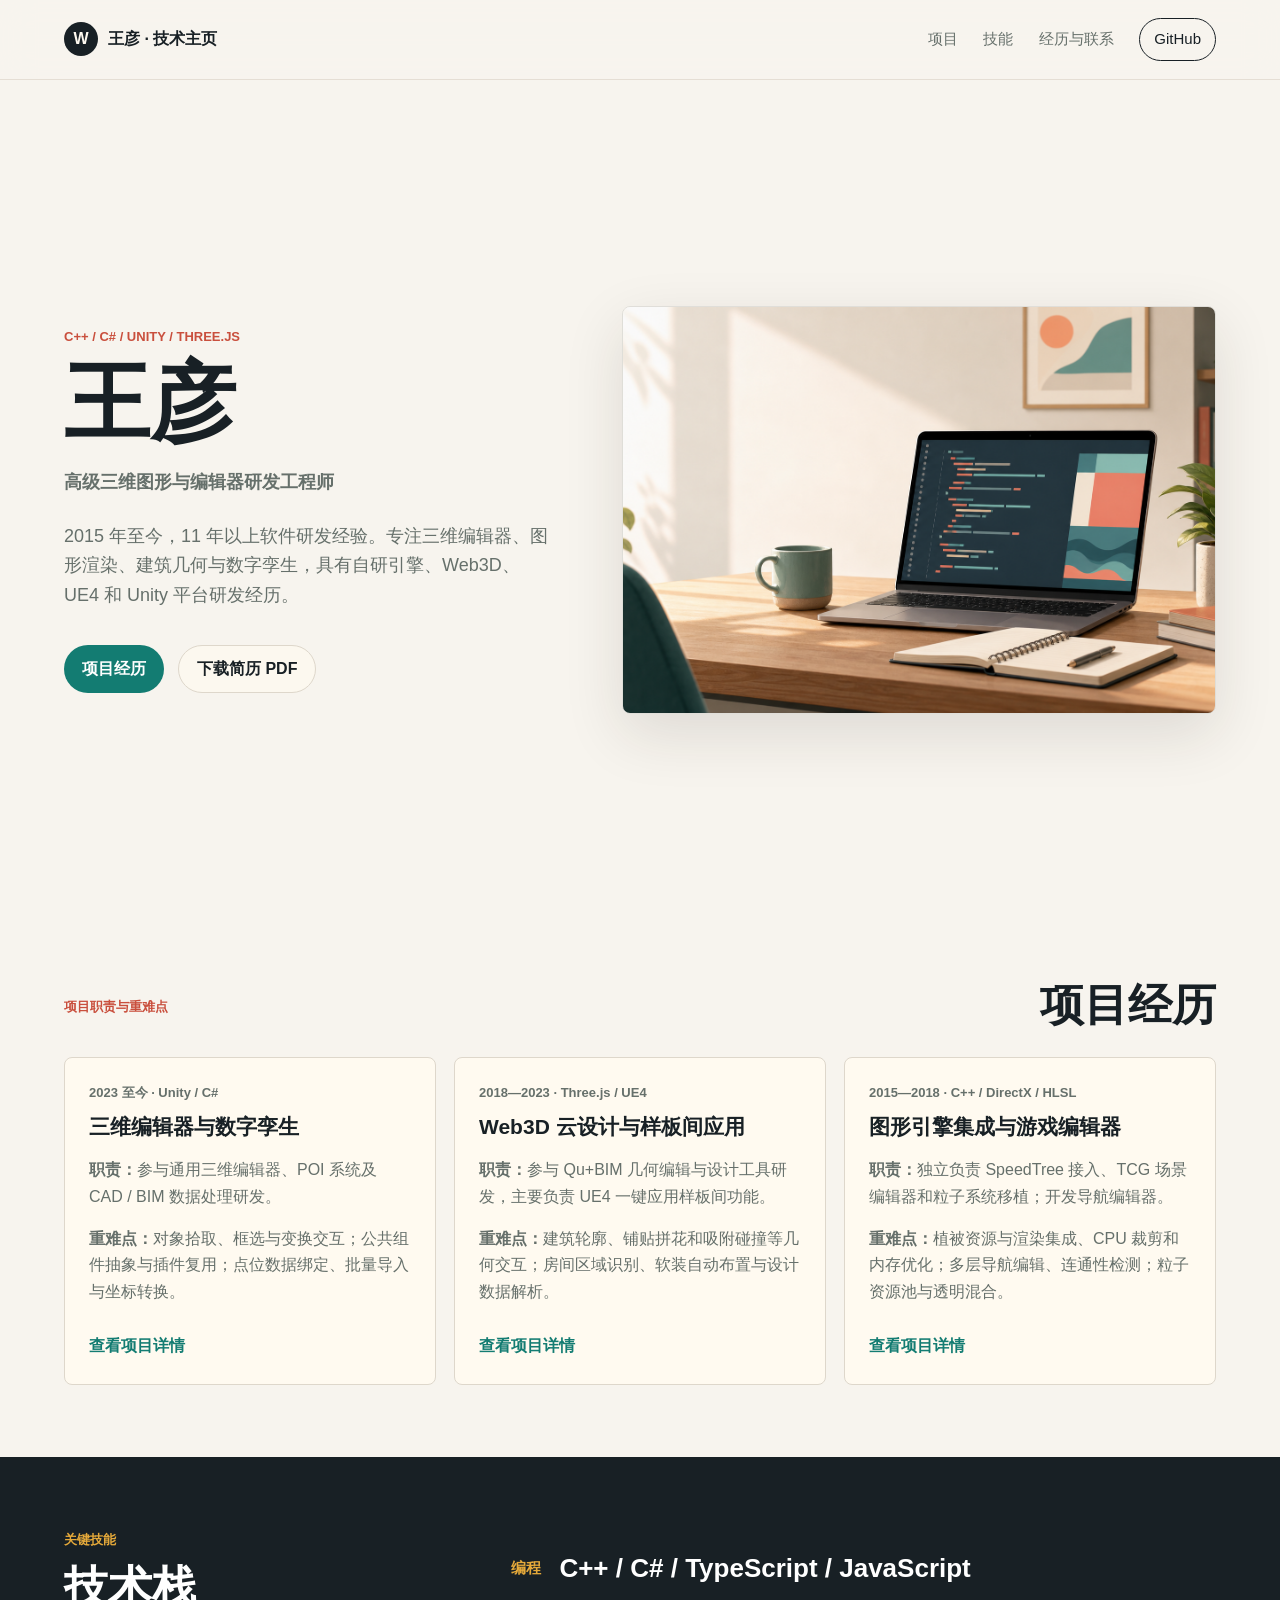
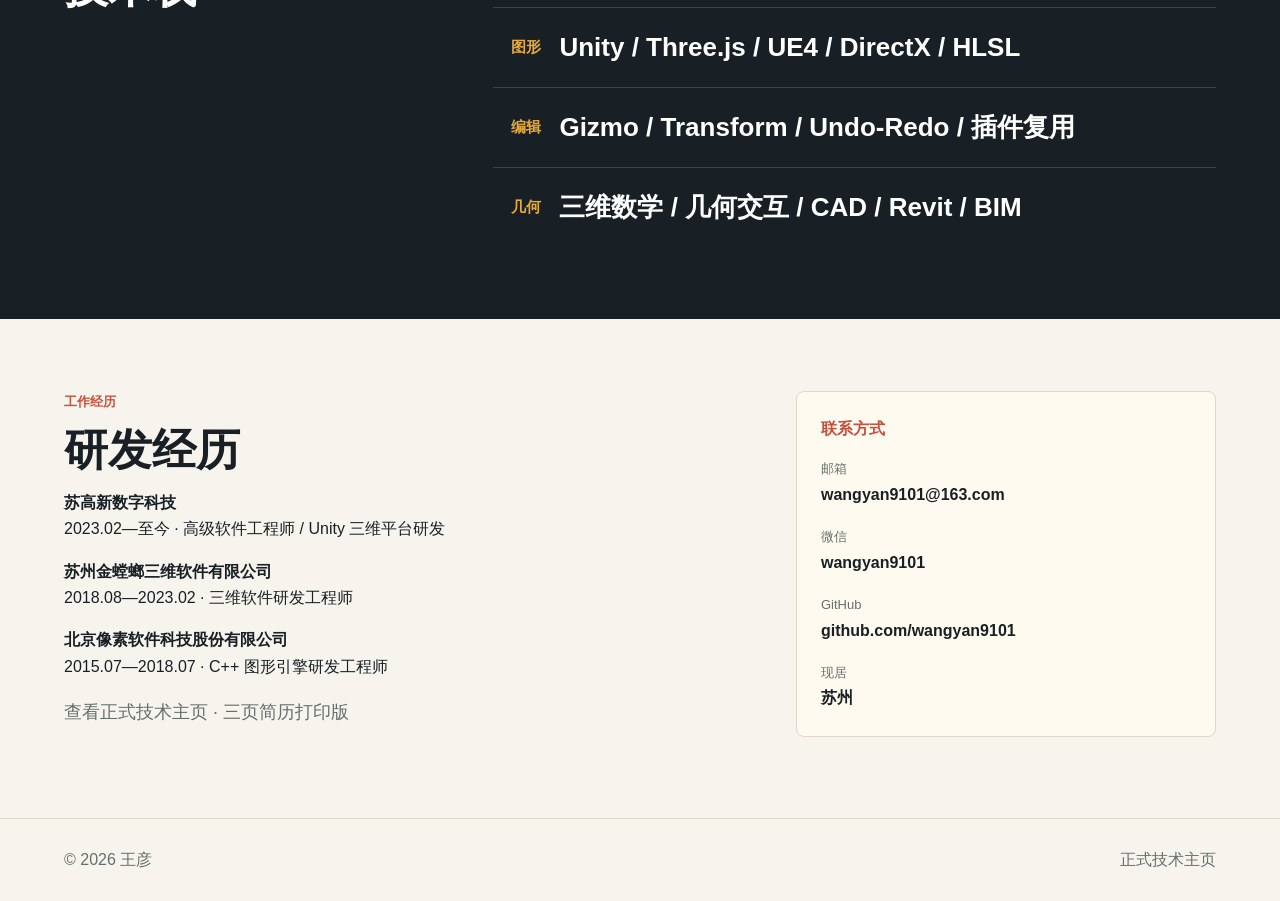
==== legacy/index.html @ 79058bcf "Update personal homepage and resume" ====
<!doctype html>
<html lang="zh-CN">
  <head>
    <meta charset="utf-8">
    <meta name="viewport" content="width=device-width, initial-scale=1">
    <title>王彦 | 三维图形与编辑器研发</title>
    <meta name="description" content="王彦，11 年以上三维软件研发经验。Unity 三维编辑器、数字孪生、Web3D 几何编辑与自研引擎图形研发。">
    <link rel="stylesheet" href="styles.css">
  </head>
  <body>
    <header class="site-header">
      <a class="brand" href="#top" aria-label="返回顶部">
        <span class="brand-mark">W</span>
        <span>王彦 · 技术主页</span>
      </a>
      <nav class="nav" aria-label="主导航">
        <a href="#projects">项目</a>
        <a href="#skills">技能</a>
        <a href="#about">经历与联系</a>
        <a class="nav-cta" href="https://github.com/wangyan9101" target="_blank" rel="noopener noreferrer">GitHub</a>
      </nav>
    </header>

    <main id="top">
      <section class="hero">
        <div class="hero-copy">
          <p class="eyebrow">C++ / C# / Unity / Three.js</p>
          <h1>王彦</h1>
          <p class="hero-text"><strong>高级三维图形与编辑器研发工程师</strong></p>
          <p class="hero-text">2015 年至今，11 年以上软件研发经验。专注三维编辑器、图形渲染、建筑几何与数字孪生，具有自研引擎、Web3D、UE4 和 Unity 平台研发经历。</p>
          <div class="hero-actions">
            <a class="button primary" href="#projects">项目经历</a>
            <a class="button secondary" href="../resume-v2/wangyan-resume.pdf" download>下载简历 PDF</a>
          </div>
        </div>
        <div class="hero-media" aria-label="代码写作工作台插画">
          <img src="../assets/hero-blog.png" alt="代码写作工作台插画">
        </div>
      </section>

      <section class="section" id="projects" aria-labelledby="projects-title">
        <div class="section-heading">
          <p class="eyebrow">项目职责与重难点</p>
          <h2 id="projects-title">项目经历</h2>
        </div>
        <div class="post-grid">
          <article class="post-card">
            <p class="post-meta">2023 至今 · Unity / C#</p>
            <h3>三维编辑器与数字孪生</h3>
            <p><strong>职责：</strong>参与通用三维编辑器、POI 系统及 CAD / BIM 数据处理研发。</p>
            <p><strong>重难点：</strong>对象拾取、框选与变换交互；公共组件抽象与插件复用；点位数据绑定、批量导入与坐标转换。</p>
            <a href="../resume-v2/#projects">查看项目详情</a>
          </article>
          <article class="post-card">
            <p class="post-meta">2018—2023 · Three.js / UE4</p>
            <h3>Web3D 云设计与样板间应用</h3>
            <p><strong>职责：</strong>参与 Qu+BIM 几何编辑与设计工具研发，主要负责 UE4 一键应用样板间功能。</p>
            <p><strong>重难点：</strong>建筑轮廓、铺贴拼花和吸附碰撞等几何交互；房间区域识别、软装自动布置与设计数据解析。</p>
            <a href="../resume-v2/#projects">查看项目详情</a>
          </article>
          <article class="post-card">
            <p class="post-meta">2015—2018 · C++ / DirectX / HLSL</p>
            <h3>图形引擎集成与游戏编辑器</h3>
            <p><strong>职责：</strong>独立负责 SpeedTree 接入、TCG 场景编辑器和粒子系统移植；开发导航编辑器。</p>
            <p><strong>重难点：</strong>植被资源与渲染集成、CPU 裁剪和内存优化；多层导航编辑、连通性检测；粒子资源池与透明混合。</p>
            <a href="../resume-v2/#projects">查看项目详情</a>
          </article>
        </div>
      </section>

      <section class="topics" id="skills" aria-labelledby="skills-title">
        <div>
          <p class="eyebrow">关键技能</p>
          <h2 id="skills-title">技术栈</h2>
        </div>
        <ul class="topic-list">
          <li><span>编程</span>C++ / C# / TypeScript / JavaScript</li>
          <li><span>图形</span>Unity / Three.js / UE4 / DirectX / HLSL</li>
          <li><span>编辑</span>Gizmo / Transform / Undo-Redo / 插件复用</li>
          <li><span>几何</span>三维数学 / 几何交互 / CAD / Revit / BIM</li>
        </ul>
      </section>

      <section class="about" id="about" aria-labelledby="about-title">
        <div class="about-copy">
          <p class="eyebrow">工作经历</p>
          <h2 id="about-title">研发经历</h2>
          <p><strong>苏高新数字科技</strong><br>2023.02—至今 · 高级软件工程师 / Unity 三维平台研发</p>
          <p><strong>苏州金螳螂三维软件有限公司</strong><br>2018.08—2023.02 · 三维软件研发工程师</p>
          <p><strong>北京像素软件科技股份有限公司</strong><br>2015.07—2018.07 · C++ 图形引擎研发工程师</p>
          <p><a href="../">查看正式技术主页</a> · <a href="../resume-v2/print.html">三页简历打印版</a></p>
        </div>
        <div class="profile-panel">
          <p class="profile-label">联系方式</p>
          <dl>
            <div><dt>邮箱</dt><dd><a href="mailto:wangyan9101@163.com">wangyan9101@163.com</a></dd></div>
            <div><dt>微信</dt><dd>wangyan9101</dd></div>
            <div><dt>GitHub</dt><dd><a href="https://github.com/wangyan9101" target="_blank" rel="noopener noreferrer">github.com/wangyan9101</a></dd></div>
            <div><dt>现居</dt><dd>苏州</dd></div>
          </dl>
        </div>
      </section>
    </main>
    <footer class="site-footer">
      <span>© 2026 王彦</span>
      <a href="../">正式技术主页</a>
    </footer>
  </body>
</html>
---- legacy/styles.css ----
:root {
  --bg: #f7f4ee;
  --ink: #182025;
  --muted: #66706b;
  --line: #ded7cb;
  --paper: #fffaf0;
  --green: #137c72;
  --coral: #c94f3d;
  --yellow: #e5a93a;
  --shadow: 0 20px 60px rgba(42, 36, 28, 0.12);
}

* {
  box-sizing: border-box;
}

html {
  scroll-behavior: smooth;
}

body {
  margin: 0;
  background: var(--bg);
  color: var(--ink);
  font-family:
    Inter, "PingFang SC", "Microsoft YaHei", "Noto Sans CJK SC", Arial,
    sans-serif;
  line-height: 1.65;
}

a {
  color: inherit;
  text-decoration: none;
}

.site-header {
  position: sticky;
  top: 0;
  z-index: 10;
  display: flex;
  align-items: center;
  justify-content: space-between;
  gap: 24px;
  padding: 18px clamp(20px, 5vw, 72px);
  border-bottom: 1px solid rgba(222, 215, 203, 0.76);
  background: rgba(247, 244, 238, 0.88);
  backdrop-filter: blur(16px);
}

.brand {
  display: inline-flex;
  align-items: center;
  gap: 10px;
  font-weight: 800;
}

.brand-mark {
  display: grid;
  width: 34px;
  height: 34px;
  place-items: center;
  border-radius: 50%;
  background: var(--ink);
  color: var(--paper);
}

.nav {
  display: flex;
  align-items: center;
  gap: clamp(12px, 2vw, 28px);
  color: var(--muted);
  font-size: 15px;
}

.nav a:hover {
  color: var(--ink);
}

.nav-cta {
  padding: 8px 14px;
  border: 1px solid var(--ink);
  border-radius: 999px;
  color: var(--ink);
}

.hero {
  display: grid;
  grid-template-columns: minmax(0, 0.9fr) minmax(320px, 1.1fr);
  align-items: center;
  gap: clamp(28px, 6vw, 72px);
  min-height: calc(100vh - 72px);
  padding: clamp(36px, 7vw, 88px) clamp(20px, 5vw, 72px) 56px;
}

.hero-copy {
  max-width: 650px;
}

.eyebrow {
  margin: 0 0 12px;
  color: var(--coral);
  font-size: 13px;
  font-weight: 800;
  letter-spacing: 0;
  text-transform: uppercase;
}

h1,
h2,
h3,
p {
  overflow-wrap: anywhere;
}

h1 {
  margin: 0;
  max-width: 11ch;
  font-size: clamp(44px, 7vw, 86px);
  line-height: 0.98;
  letter-spacing: 0;
}

h2 {
  margin: 0;
  font-size: clamp(28px, 4vw, 44px);
  line-height: 1.12;
  letter-spacing: 0;
}

h3 {
  margin: 10px 0 10px;
  font-size: 21px;
  line-height: 1.32;
  letter-spacing: 0;
}

.hero-text {
  max-width: 560px;
  margin: 24px 0 0;
  color: var(--muted);
  font-size: 18px;
}

.hero-actions {
  display: flex;
  flex-wrap: wrap;
  gap: 14px;
  margin-top: 34px;
}

.button {
  display: inline-flex;
  min-height: 46px;
  align-items: center;
  justify-content: center;
  padding: 10px 18px;
  border-radius: 999px;
  font-weight: 800;
}

.button.primary {
  background: var(--green);
  color: white;
}

.button.secondary {
  border: 1px solid var(--line);
  background: rgba(255, 250, 240, 0.64);
}

.hero-media {
  position: relative;
  min-height: 360px;
}

.hero-media img {
  display: block;
  width: 100%;
  aspect-ratio: 16 / 11;
  object-fit: cover;
  border: 1px solid rgba(24, 32, 37, 0.1);
  border-radius: 8px;
  box-shadow: var(--shadow);
}

.section,
.topics,
.about {
  padding: 72px clamp(20px, 5vw, 72px);
}

.section-heading {
  display: flex;
  align-items: end;
  justify-content: space-between;
  gap: 24px;
  margin-bottom: 28px;
}

.post-grid {
  display: grid;
  grid-template-columns: repeat(3, minmax(0, 1fr));
  gap: 18px;
}

.post-card {
  min-height: 250px;
  padding: 24px;
  border: 1px solid var(--line);
  border-radius: 8px;
  background: var(--paper);
}

.post-card p {
  color: var(--muted);
}

.post-card a {
  display: inline-flex;
  margin-top: 12px;
  color: var(--green);
  font-weight: 800;
}

.post-meta {
  margin: 0;
  color: var(--coral);
  font-size: 13px;
  font-weight: 800;
}

.topics {
  display: grid;
  grid-template-columns: minmax(220px, 0.55fr) minmax(0, 1fr);
  gap: 32px;
  background: #182025;
  color: white;
}

.topics .eyebrow {
  color: var(--yellow);
}

.topic-list {
  display: grid;
  gap: 1px;
  margin: 0;
  padding: 0;
  list-style: none;
  background: rgba(255, 255, 255, 0.16);
}

.topic-list li {
  display: flex;
  align-items: center;
  gap: 18px;
  min-height: 72px;
  padding: 18px;
  background: #182025;
  font-size: clamp(18px, 2.4vw, 26px);
  font-weight: 800;
}

.topic-list span {
  color: var(--yellow);
  font-size: 15px;
}

.about {
  display: grid;
  grid-template-columns: minmax(0, 1fr) minmax(280px, 420px);
  gap: 40px;
  align-items: start;
}

.about-copy p:last-child {
  max-width: 720px;
  color: var(--muted);
  font-size: 18px;
}

.profile-panel {
  padding: 24px;
  border: 1px solid var(--line);
  border-radius: 8px;
  background: var(--paper);
}

.profile-label {
  margin: 0 0 16px;
  color: var(--coral);
  font-weight: 800;
}

dl {
  display: grid;
  gap: 18px;
  margin: 0;
}

dt {
  color: var(--muted);
  font-size: 13px;
}

dd {
  margin: 2px 0 0;
  font-weight: 800;
  overflow-wrap: anywhere;
}

.site-footer {
  display: flex;
  justify-content: space-between;
  gap: 20px;
  padding: 28px clamp(20px, 5vw, 72px);
  border-top: 1px solid var(--line);
  color: var(--muted);
}

@media (max-width: 900px) {
  .site-header {
    align-items: flex-start;
    flex-direction: column;
  }

  .nav {
    width: 100%;
    overflow-x: auto;
    padding-bottom: 2px;
  }

  .hero,
  .topics,
  .about {
    grid-template-columns: 1fr;
  }

  .hero {
    min-height: auto;
  }

  h1 {
    max-width: 12ch;
  }

  .post-grid {
    grid-template-columns: 1fr;
  }
}

@media (max-width: 560px) {
  .hero-media {
    min-height: 220px;
  }

  .hero-media img {
    aspect-ratio: 4 / 3;
  }

  .section-heading,
  .site-footer {
    align-items: flex-start;
    flex-direction: column;
  }

  .topic-list li {
    align-items: flex-start;
    flex-direction: column;
    gap: 8px;
  }
}
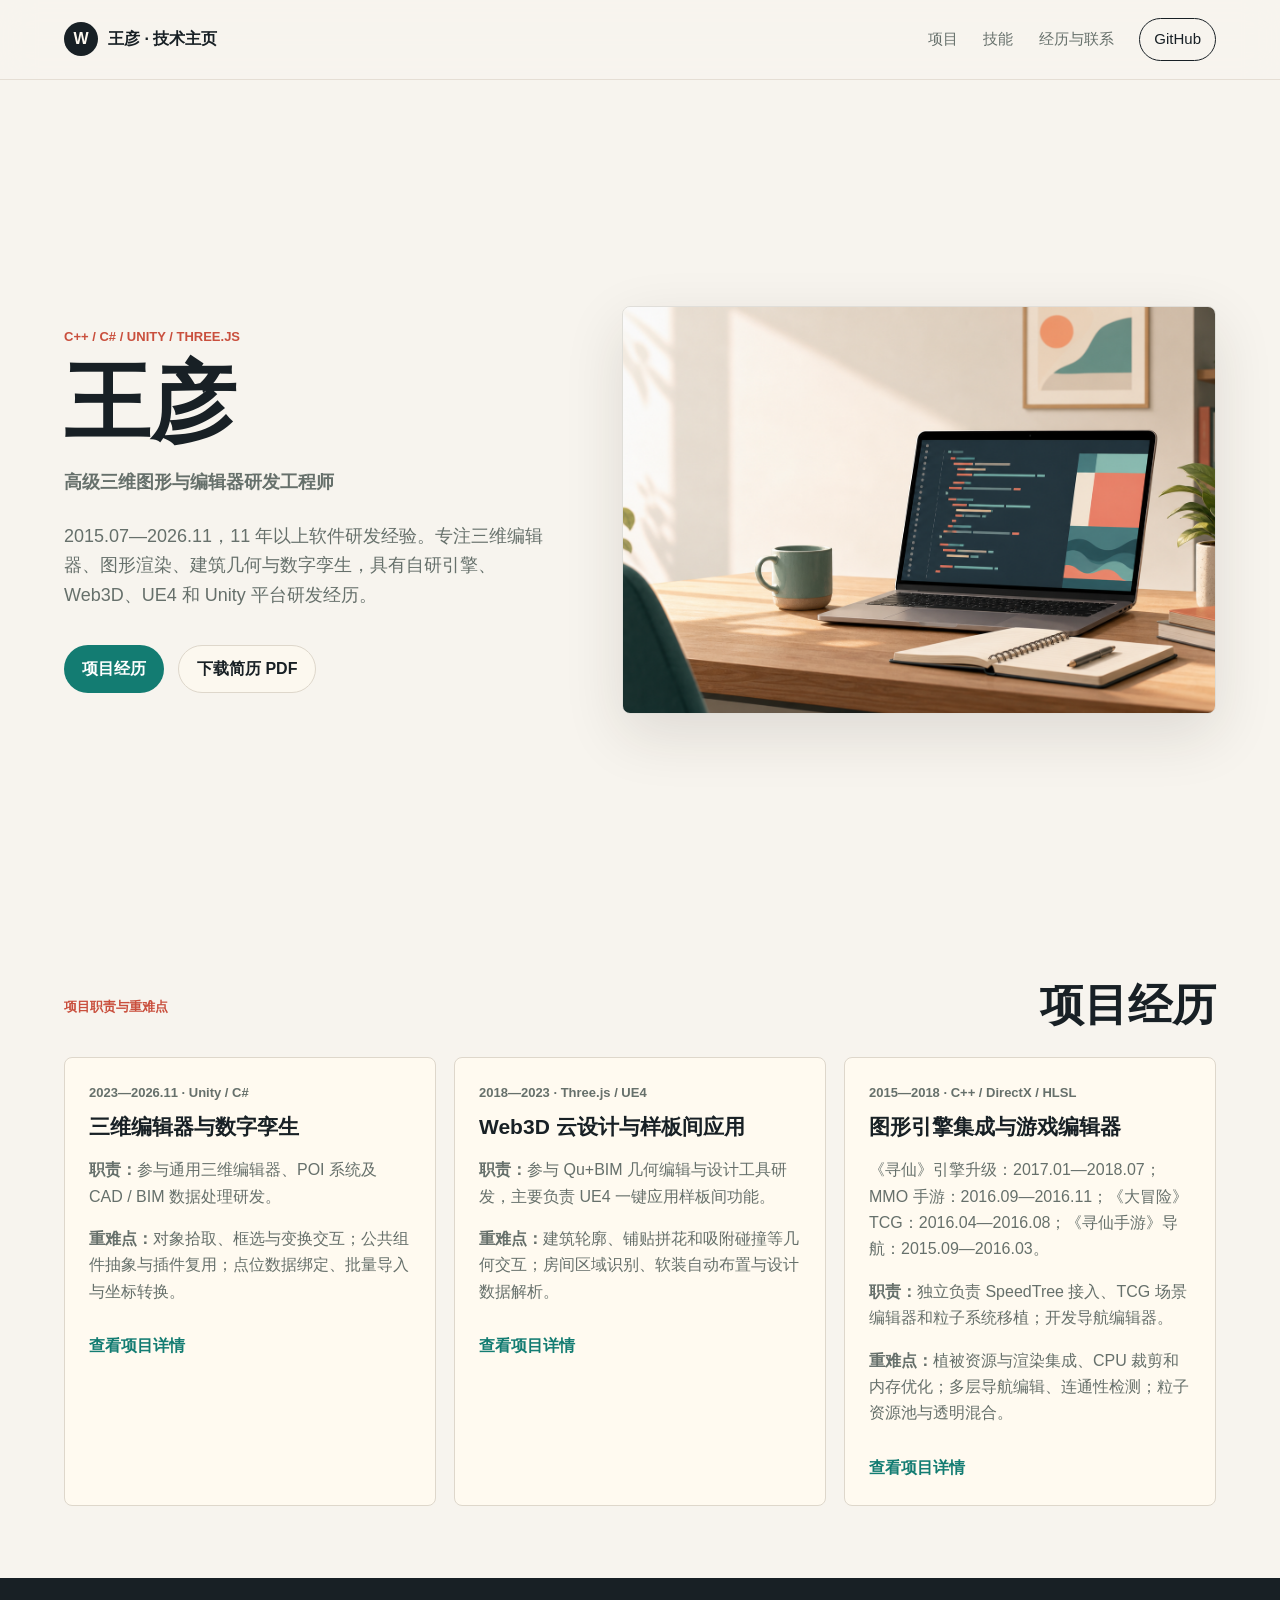
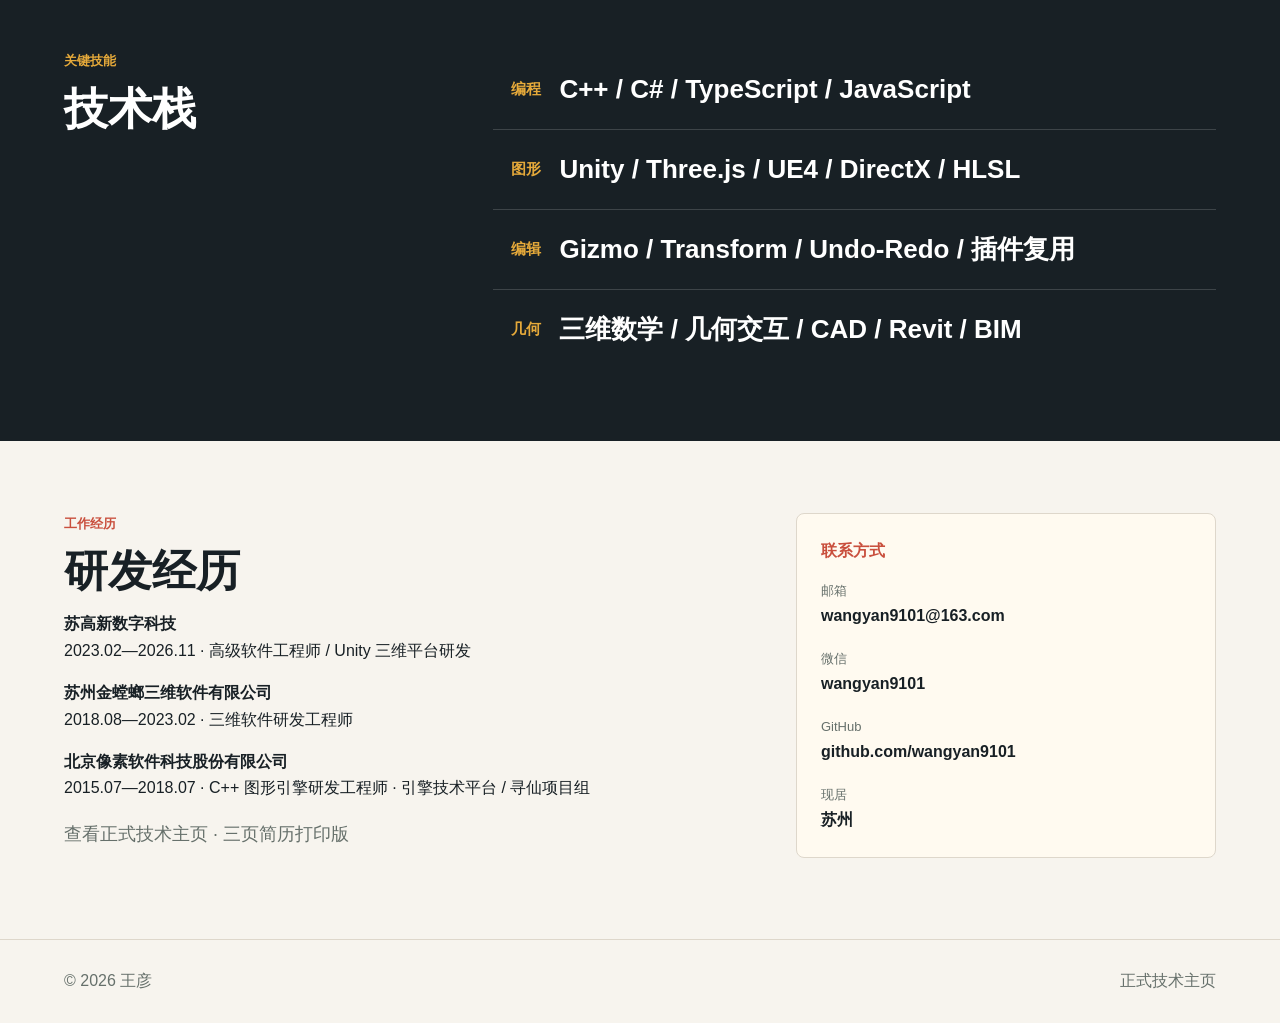
==== commit 678ff51d: "Publish updated portfolio and resume" ====
--- a/legacy/index.html
+++ b/legacy/index.html
@@ -27,10 +27,10 @@
           <p class="eyebrow">C++ / C# / Unity / Three.js</p>
           <h1>王彦</h1>
           <p class="hero-text"><strong>高级三维图形与编辑器研发工程师</strong></p>
-          <p class="hero-text">2015 年至今，11 年以上软件研发经验。专注三维编辑器、图形渲染、建筑几何与数字孪生，具有自研引擎、Web3D、UE4 和 Unity 平台研发经历。</p>
+          <p class="hero-text">2015.07—2026.11，11 年以上软件研发经验。专注三维编辑器、图形渲染、建筑几何与数字孪生，具有自研引擎、Web3D、UE4 和 Unity 平台研发经历。</p>
           <div class="hero-actions">
             <a class="button primary" href="#projects">项目经历</a>
-            <a class="button secondary" href="../resume-v2/wangyan-resume.pdf" download>下载简历 PDF</a>
+            <a class="button secondary" href="../resume/wangyan-resume.pdf?v=a959902a2875" download>下载简历 PDF</a>
           </div>
         </div>
         <div class="hero-media" aria-label="代码写作工作台插画">
@@ -45,25 +45,25 @@
         </div>
         <div class="post-grid">
           <article class="post-card">
-            <p class="post-meta">2023 至今 · Unity / C#</p>
+            <p class="post-meta">2023—2026.11 · Unity / C#</p>
             <h3>三维编辑器与数字孪生</h3>
             <p><strong>职责：</strong>参与通用三维编辑器、POI 系统及 CAD / BIM 数据处理研发。</p>
             <p><strong>重难点：</strong>对象拾取、框选与变换交互；公共组件抽象与插件复用；点位数据绑定、批量导入与坐标转换。</p>
-            <a href="../resume-v2/#projects">查看项目详情</a>
+            <a href="../projects/">查看项目详情</a>
           </article>
           <article class="post-card">
             <p class="post-meta">2018—2023 · Three.js / UE4</p>
             <h3>Web3D 云设计与样板间应用</h3>
             <p><strong>职责：</strong>参与 Qu+BIM 几何编辑与设计工具研发，主要负责 UE4 一键应用样板间功能。</p>
             <p><strong>重难点：</strong>建筑轮廓、铺贴拼花和吸附碰撞等几何交互；房间区域识别、软装自动布置与设计数据解析。</p>
-            <a href="../resume-v2/#projects">查看项目详情</a>
+            <a href="../projects/">查看项目详情</a>
           </article>
           <article class="post-card">
             <p class="post-meta">2015—2018 · C++ / DirectX / HLSL</p>
-            <h3>图形引擎集成与游戏编辑器</h3>
+            <h3>图形引擎集成与游戏编辑器</h3><p>《寻仙》引擎升级：2017.01—2018.07；MMO 手游：2016.09—2016.11；《大冒险》TCG：2016.04—2016.08；《寻仙手游》导航：2015.09—2016.03。</p>
             <p><strong>职责：</strong>独立负责 SpeedTree 接入、TCG 场景编辑器和粒子系统移植；开发导航编辑器。</p>
             <p><strong>重难点：</strong>植被资源与渲染集成、CPU 裁剪和内存优化；多层导航编辑、连通性检测；粒子资源池与透明混合。</p>
-            <a href="../resume-v2/#projects">查看项目详情</a>
+            <a href="../projects/">查看项目详情</a>
           </article>
         </div>
       </section>
@@ -85,10 +85,10 @@
         <div class="about-copy">
           <p class="eyebrow">工作经历</p>
           <h2 id="about-title">研发经历</h2>
-          <p><strong>苏高新数字科技</strong><br>2023.02—至今 · 高级软件工程师 / Unity 三维平台研发</p>
+          <p><strong>苏高新数字科技</strong><br>2023.02—2026.11 · 高级软件工程师 / Unity 三维平台研发</p>
           <p><strong>苏州金螳螂三维软件有限公司</strong><br>2018.08—2023.02 · 三维软件研发工程师</p>
-          <p><strong>北京像素软件科技股份有限公司</strong><br>2015.07—2018.07 · C++ 图形引擎研发工程师</p>
-          <p><a href="../">查看正式技术主页</a> · <a href="../resume-v2/print.html">三页简历打印版</a></p>
+          <p><strong>北京像素软件科技股份有限公司</strong><br>2015.07—2018.07 · C++ 图形引擎研发工程师 · 引擎技术平台 / 寻仙项目组</p>
+          <p><a href="../">查看正式技术主页</a> · <a href="../resume/print.html">三页简历打印版</a></p>
         </div>
         <div class="profile-panel">
           <p class="profile-label">联系方式</p>
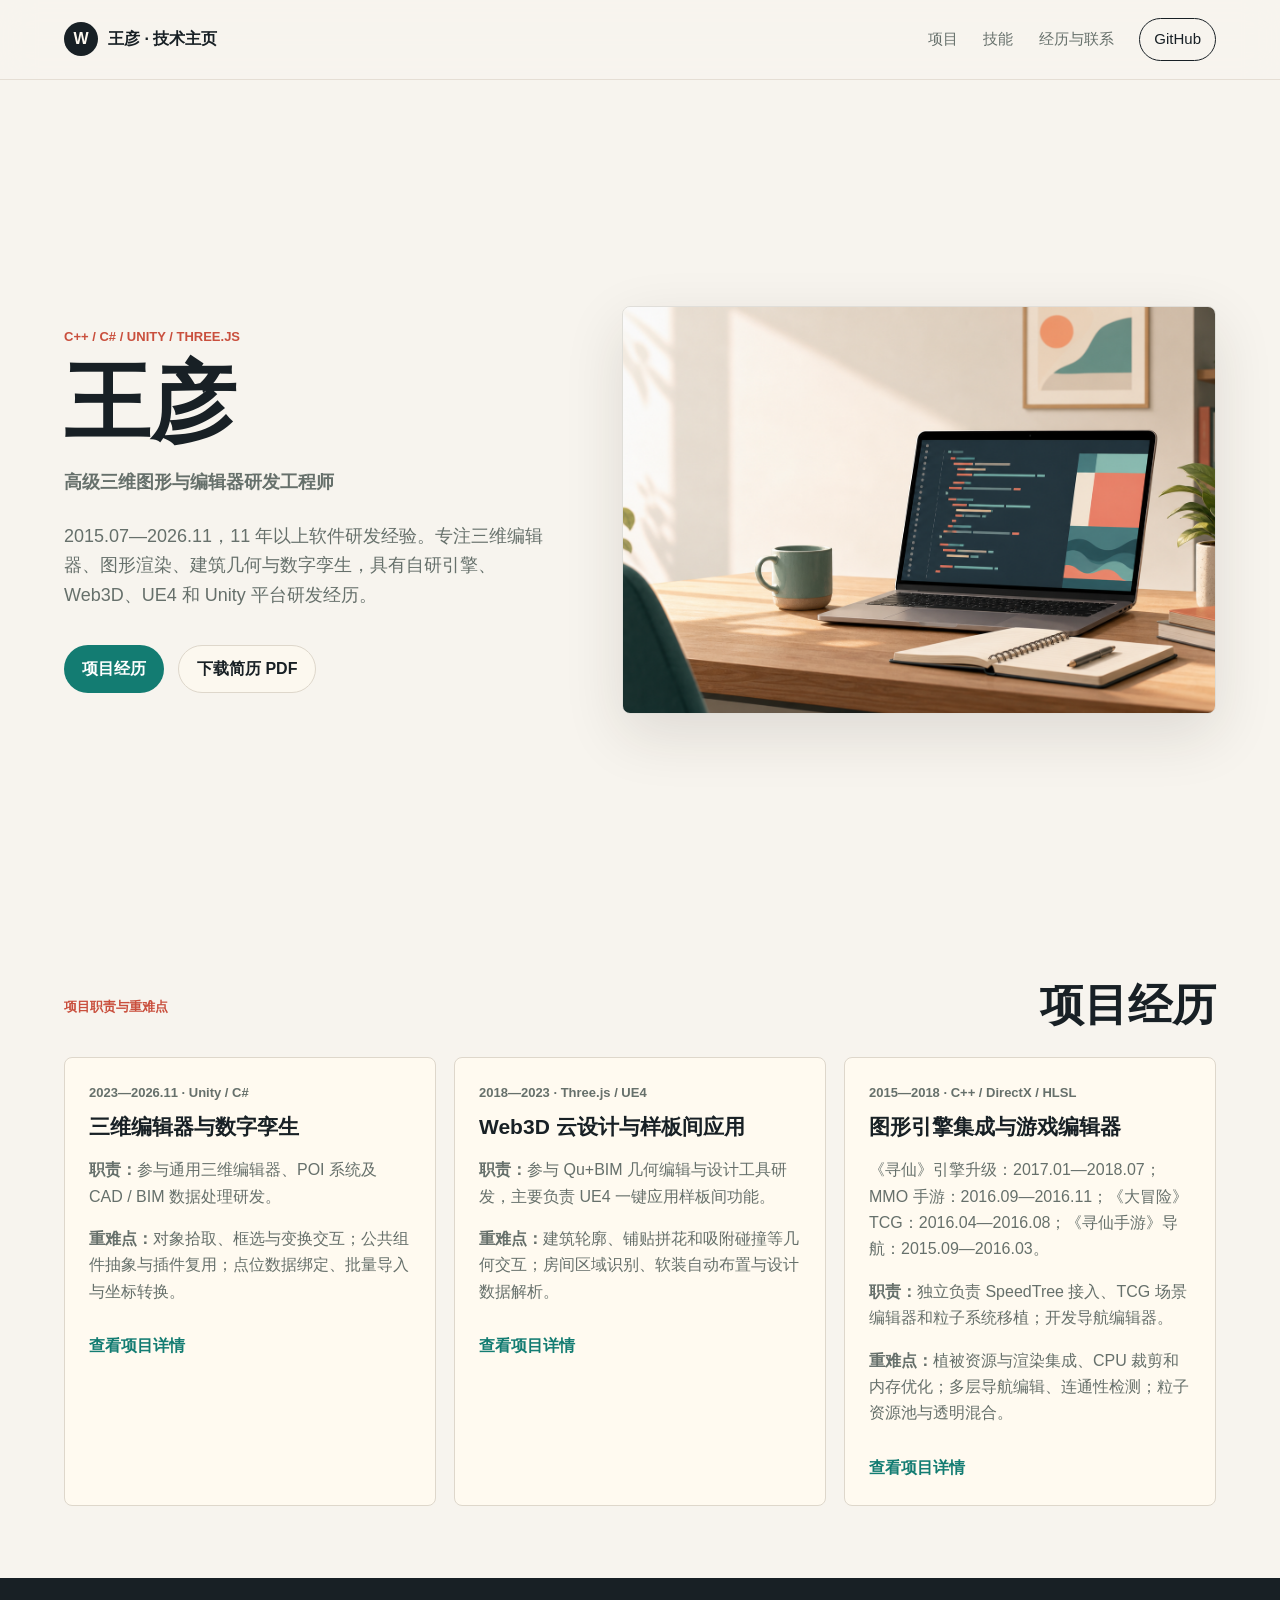
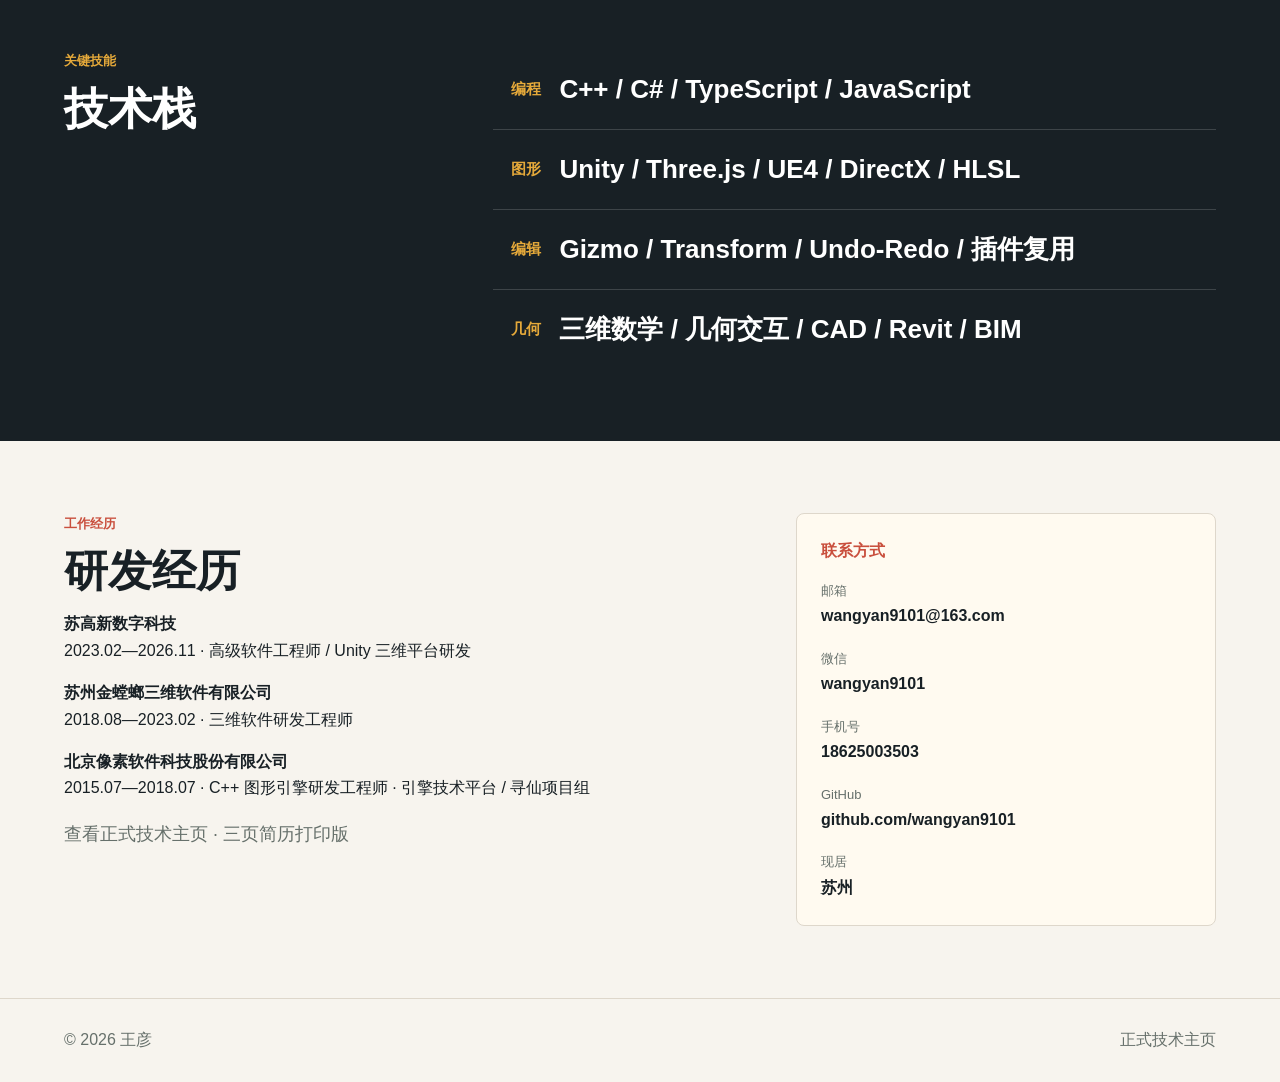
==== commit 05b6e8d3: "Add phone contact to portfolio and resume" ====
--- a/legacy/index.html
+++ b/legacy/index.html
@@ -30,7 +30,7 @@
           <p class="hero-text">2015.07—2026.11，11 年以上软件研发经验。专注三维编辑器、图形渲染、建筑几何与数字孪生，具有自研引擎、Web3D、UE4 和 Unity 平台研发经历。</p>
           <div class="hero-actions">
             <a class="button primary" href="#projects">项目经历</a>
-            <a class="button secondary" href="../resume/wangyan-resume.pdf?v=a959902a2875" download>下载简历 PDF</a>
+            <a class="button secondary" href="../resume/wangyan-resume.pdf?v=348509ffa541" download>下载简历 PDF</a>
           </div>
         </div>
         <div class="hero-media" aria-label="代码写作工作台插画">
@@ -95,6 +95,7 @@
           <dl>
             <div><dt>邮箱</dt><dd><a href="mailto:wangyan9101@163.com">wangyan9101@163.com</a></dd></div>
             <div><dt>微信</dt><dd>wangyan9101</dd></div>
+            <div><dt>手机号</dt><dd><a href="tel:18625003503">18625003503</a></dd></div>
             <div><dt>GitHub</dt><dd><a href="https://github.com/wangyan9101" target="_blank" rel="noopener noreferrer">github.com/wangyan9101</a></dd></div>
             <div><dt>现居</dt><dd>苏州</dd></div>
           </dl>
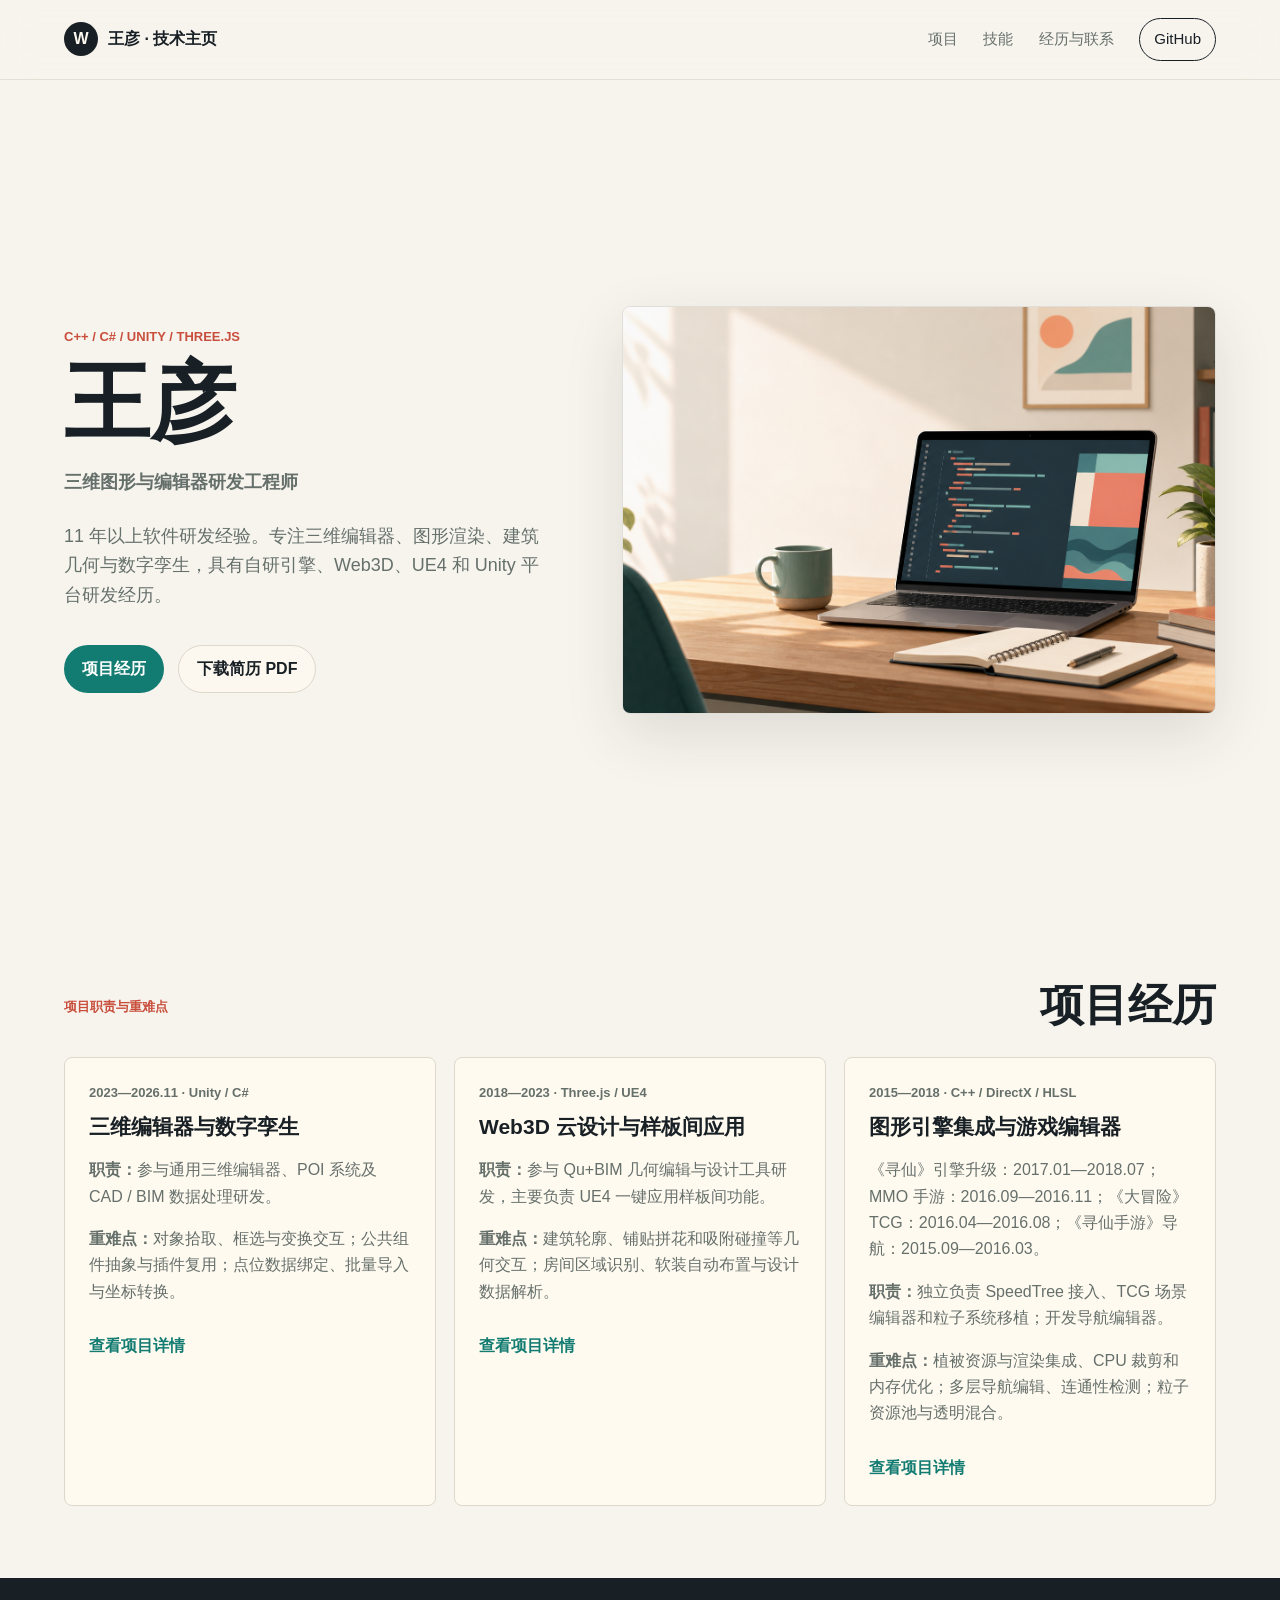
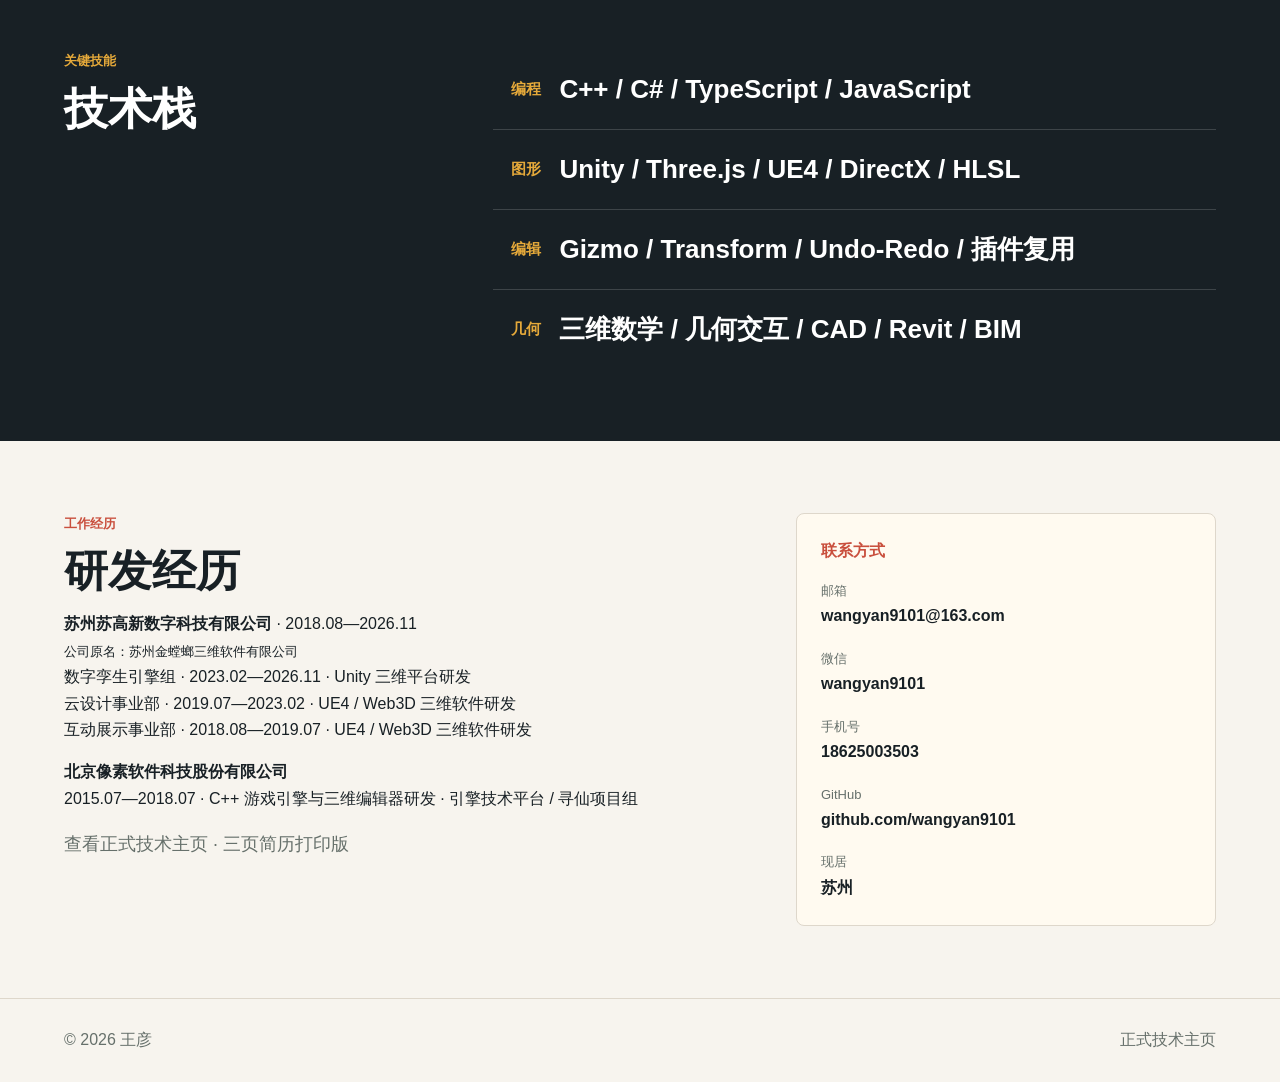
==== commit 4cfcf499: "Refine resume roles, team history and project responsibilities" ====
--- a/legacy/index.html
+++ b/legacy/index.html
@@ -3,8 +3,8 @@
   <head>
     <meta charset="utf-8">
     <meta name="viewport" content="width=device-width, initial-scale=1">
-    <title>王彦 | 三维图形与编辑器研发</title>
-    <meta name="description" content="王彦，11 年以上三维软件研发经验。Unity 三维编辑器、数字孪生、Web3D 几何编辑与自研引擎图形研发。">
+    <title>王彦 | 三维图形与编辑器研发工程师</title>
+    <meta name="description" content="王彦，三维图形与编辑器研发工程师，11 年以上三维软件研发经验。Unity 三维编辑器、数字孪生、Web3D 几何编辑与自研引擎图形研发。">
     <link rel="stylesheet" href="styles.css">
   </head>
   <body>
@@ -26,11 +26,11 @@
         <div class="hero-copy">
           <p class="eyebrow">C++ / C# / Unity / Three.js</p>
           <h1>王彦</h1>
-          <p class="hero-text"><strong>高级三维图形与编辑器研发工程师</strong></p>
-          <p class="hero-text">2015.07—2026.11，11 年以上软件研发经验。专注三维编辑器、图形渲染、建筑几何与数字孪生，具有自研引擎、Web3D、UE4 和 Unity 平台研发经历。</p>
+          <p class="hero-text"><strong>三维图形与编辑器研发工程师</strong></p>
+          <p class="hero-text">11 年以上软件研发经验。专注三维编辑器、图形渲染、建筑几何与数字孪生，具有自研引擎、Web3D、UE4 和 Unity 平台研发经历。</p>
           <div class="hero-actions">
             <a class="button primary" href="#projects">项目经历</a>
-            <a class="button secondary" href="../resume/wangyan-resume.pdf?v=348509ffa541" download>下载简历 PDF</a>
+            <a class="button secondary" href="../resume/wangyan-resume.pdf?v=bc97c3b55002" download>下载简历 PDF</a>
           </div>
         </div>
         <div class="hero-media" aria-label="代码写作工作台插画">
@@ -85,9 +85,8 @@
         <div class="about-copy">
           <p class="eyebrow">工作经历</p>
           <h2 id="about-title">研发经历</h2>
-          <p><strong>苏高新数字科技</strong><br>2023.02—2026.11 · 高级软件工程师 / Unity 三维平台研发</p>
-          <p><strong>苏州金螳螂三维软件有限公司</strong><br>2018.08—2023.02 · 三维软件研发工程师</p>
-          <p><strong>北京像素软件科技股份有限公司</strong><br>2015.07—2018.07 · C++ 图形引擎研发工程师 · 引擎技术平台 / 寻仙项目组</p>
+          <p><strong>苏州苏高新数字科技有限公司</strong> · 2018.08—2026.11<br><small>公司原名：苏州金螳螂三维软件有限公司</small><br>数字孪生引擎组 · 2023.02—2026.11 · Unity 三维平台研发<br>云设计事业部 · 2019.07—2023.02 · UE4 / Web3D 三维软件研发<br>互动展示事业部 · 2018.08—2019.07 · UE4 / Web3D 三维软件研发</p>
+          <p><strong>北京像素软件科技股份有限公司</strong><br>2015.07—2018.07 · C++ 游戏引擎与三维编辑器研发 · 引擎技术平台 / 寻仙项目组</p>
           <p><a href="../">查看正式技术主页</a> · <a href="../resume/print.html">三页简历打印版</a></p>
         </div>
         <div class="profile-panel">
